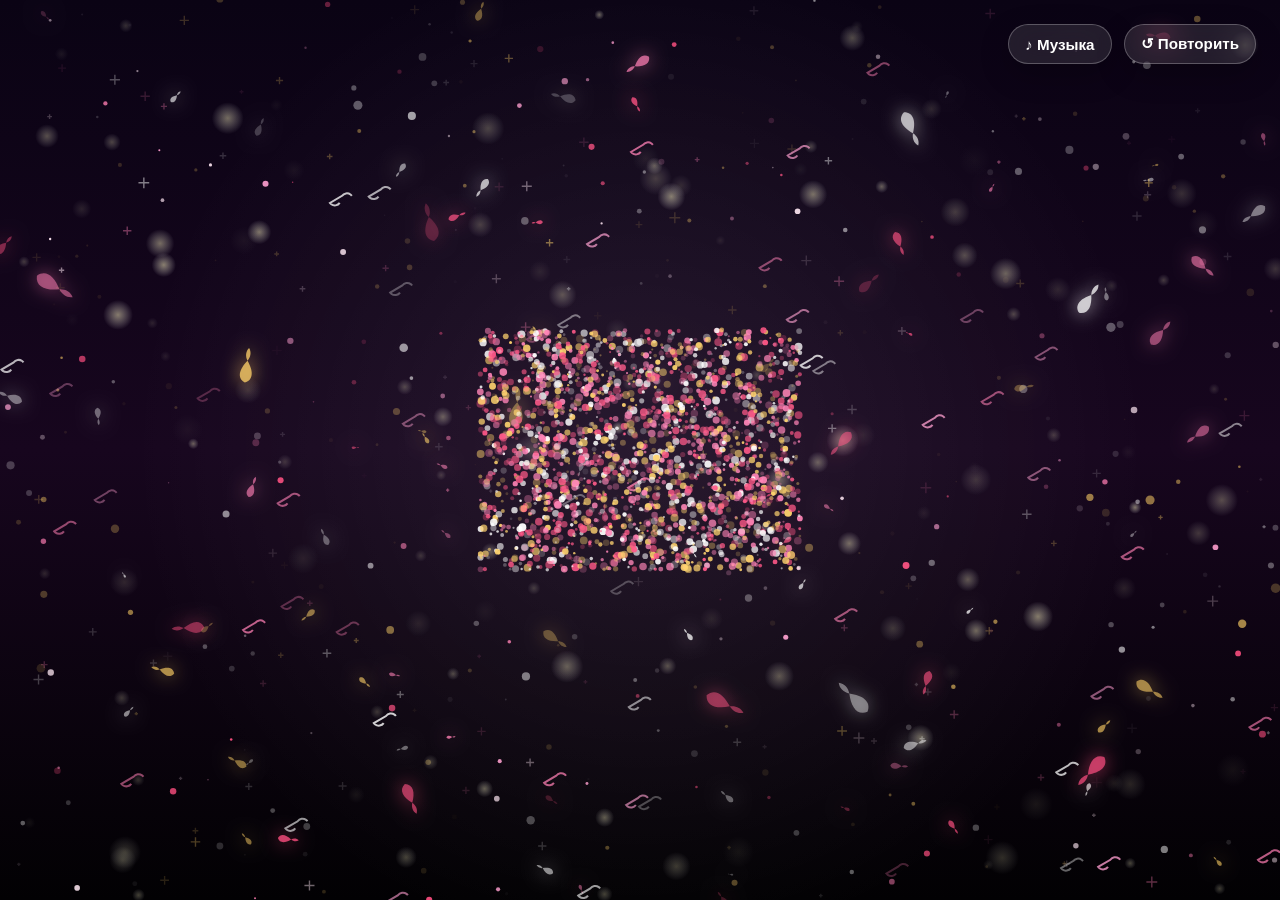
==== index.html @ d2843b4c "Add birthday greeting website" ====
<!DOCTYPE html>
<html lang="ru">
  <head>
    <meta charset="UTF-8" />
    <meta name="viewport" content="width=device-width, initial-scale=1.0, maximum-scale=1.0, user-scalable=no" />
    <meta name="theme-color" content="#ff4f81" />
    <title>С Днем Рождения, Назель</title>
    <link rel="preconnect" href="https://fonts.googleapis.com" />
    <link rel="preconnect" href="https://fonts.gstatic.com" crossorigin />
    <link
      href="https://fonts.googleapis.com/css2?family=Great+Vibes&family=Poppins:wght@300;400;500;600;700&family=Playfair+Display:wght@500;600;700&display=swap"
      rel="stylesheet"
    />
    <link rel="stylesheet" href="style.css" />
  </head>
  <body>
    <div class="app-shell">
      <canvas id="sceneCanvas"></canvas>
      <div class="overlay-glow"></div>
      <div class="ui-layer">
        <div class="controls">
          <button id="musicToggle" type="button">♪ Музыка</button>
          <button id="restartButton" type="button">↺ Повторить</button>
        </div>
        <div id="sceneMessage" class="scene-message"></div>
      </div>
    </div>

    <audio id="bgMusic" preload="auto" loop></audio>

    <script src="script.js"></script>
  </body>
</html>
---- style.css ----
:root {
  --pink-1: #ff4f81;
  --pink-2: #ff7eb3;
  --pink-3: #ff9ecf;
  --pink-4: #ffd6e7;
  --white: #ffffff;
  --cream: #ffe8f3;
  --gold: #ffd166;
  --bg: #fff7fb;
}

* {
  box-sizing: border-box;
  margin: 0;
  padding: 0;
  -webkit-tap-highlight-color: transparent;
}

html,
body {
  width: 100%;
  height: 100%;
  overflow: hidden;
  background: #04010a;
  font-family: 'Poppins', sans-serif;
  color: var(--white);
}

body {
  position: relative;
}

.app-shell {
  position: relative;
  width: 100vw;
  height: 100vh;
  overflow: hidden;
  background: radial-gradient(circle at top, #2b0b2d 0%, #07030a 60%, #020103 100%);
}

#sceneCanvas {
  position: absolute;
  inset: 0;
  width: 100%;
  height: 100%;
  display: block;
}

.overlay-glow {
  position: absolute;
  inset: 0;
  pointer-events: none;
  background: radial-gradient(circle at center, rgba(255, 255, 255, 0.08), transparent 65%);
  mix-blend-mode: screen;
  animation: pulseGlow 5s ease-in-out infinite alternate;
}

.ui-layer {
  position: absolute;
  inset: 0;
  pointer-events: none;
  display: flex;
  flex-direction: column;
  justify-content: space-between;
  padding: 24px;
}

.controls {
  display: flex;
  gap: 12px;
  justify-content: flex-end;
  pointer-events: auto;
}

.controls button {
  border: 1px solid rgba(255, 255, 255, 0.25);
  background: rgba(255, 255, 255, 0.1);
  color: var(--white);
  padding: 10px 16px;
  border-radius: 999px;
  font-size: 0.95rem;
  font-weight: 600;
  backdrop-filter: blur(16px);
  box-shadow: 0 10px 30px rgba(0, 0, 0, 0.22);
  cursor: pointer;
  transition: transform 0.25s ease, background 0.25s ease, border-color 0.25s ease;
}

.controls button:hover {
  transform: translateY(-2px) scale(1.02);
  background: rgba(255, 255, 255, 0.18);
  border-color: rgba(255, 255, 255, 0.45);
}

.scene-message {
  align-self: center;
  text-align: center;
  font-size: clamp(1.1rem, 2vw, 1.75rem);
  font-weight: 500;
  letter-spacing: 0.06em;
  text-shadow: 0 0 20px rgba(255, 255, 255, 0.2);
  opacity: 0;
  transform: translateY(20px);
  transition: opacity 0.6s ease, transform 0.6s ease;
  pointer-events: none;
  max-width: min(780px, 88vw);
}

.scene-message.visible {
  opacity: 1;
  transform: translateY(0);
}

@keyframes pulseGlow {
  0% {
    transform: scale(1);
    opacity: 0.7;
  }
  100% {
    transform: scale(1.08);
    opacity: 1;
  }
}

@media (max-width: 768px) {
  .ui-layer {
    padding: 16px;
  }

  .controls {
    justify-content: center;
    flex-wrap: wrap;
  }

  .controls button {
    padding: 9px 13px;
    font-size: 0.9rem;
  }
}
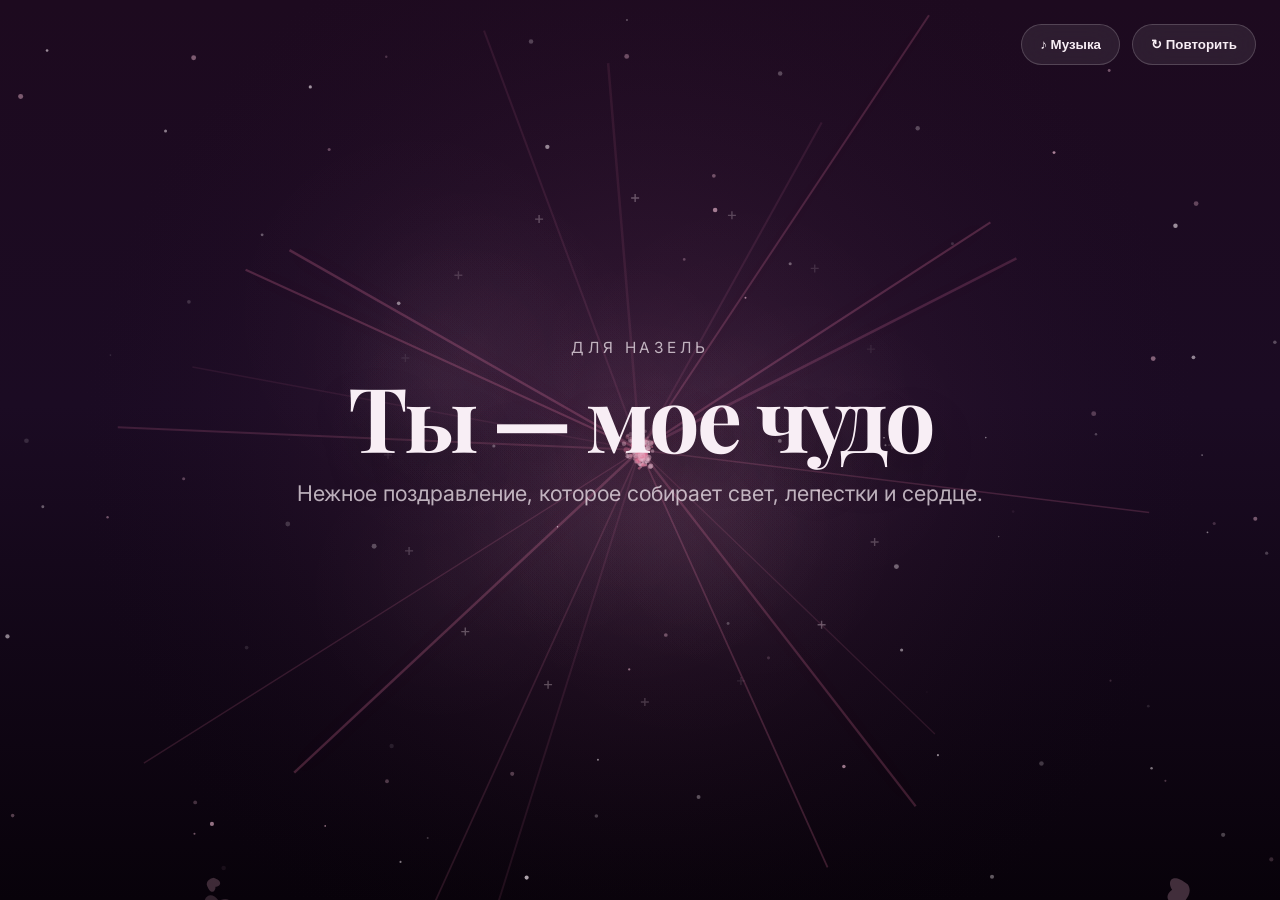
==== commit bd75049d: "Update birthday animation to refined minimal professional version" ====
--- a/index.html
+++ b/index.html
@@ -3,31 +3,36 @@
   <head>
     <meta charset="UTF-8" />
     <meta name="viewport" content="width=device-width, initial-scale=1.0, maximum-scale=1.0, user-scalable=no" />
-    <meta name="theme-color" content="#ff4f81" />
-    <title>С Днем Рождения, Назель</title>
+    <meta name="theme-color" content="#120718" />
+    <title>Для Назель — подарок</title>
     <link rel="preconnect" href="https://fonts.googleapis.com" />
     <link rel="preconnect" href="https://fonts.gstatic.com" crossorigin />
     <link
-      href="https://fonts.googleapis.com/css2?family=Great+Vibes&family=Poppins:wght@300;400;500;600;700&family=Playfair+Display:wght@500;600;700&display=swap"
+      href="https://fonts.googleapis.com/css2?family=Inter:wght@300;400;500;600;700&family=Playfair+Display:wght@500;600;700&display=swap"
       rel="stylesheet"
     />
     <link rel="stylesheet" href="style.css" />
   </head>
   <body>
-    <div class="app-shell">
-      <canvas id="sceneCanvas"></canvas>
-      <div class="overlay-glow"></div>
-      <div class="ui-layer">
-        <div class="controls">
-          <button id="musicToggle" type="button">♪ Музыка</button>
-          <button id="restartButton" type="button">↺ Повторить</button>
+    <div class="shell">
+      <canvas id="canvas"></canvas>
+
+      <div class="layer top-controls">
+        <button id="musicButton" class="control">♪ Музыка</button>
+        <button id="restartButton" class="control">↻ Повторить</button>
+      </div>
+
+      <div class="layer content">
+        <div class="headline">
+          <p class="intro">Для Назель</p>
+          <h1>Ты — мое чудо</h1>
+          <p class="description">Нежное поздравление, которое собирает свет, лепестки и сердце.</p>
         </div>
-        <div id="sceneMessage" class="scene-message"></div>
+        <div id="wordGrid" class="word-grid"></div>
       </div>
     </div>
 
-    <audio id="bgMusic" preload="auto" loop></audio>
-
+    <audio id="music" preload="auto"></audio>
     <script src="script.js"></script>
   </body>
 </html>
--- a/style.css
+++ b/style.css
@@ -1,19 +1,20 @@
 :root {
-  --pink-1: #ff4f81;
-  --pink-2: #ff7eb3;
-  --pink-3: #ff9ecf;
-  --pink-4: #ffd6e7;
-  --white: #ffffff;
-  --cream: #ffe8f3;
-  --gold: #ffd166;
-  --bg: #fff7fb;
+  color-scheme: dark;
+  --bg: #0f0712;
+  --bg-soft: #170a1e;
+  --accent-rose: #ff86b3;
+  --accent-light: #ffd5e5;
+  --accent-gold: #ffd67e;
+  --text-main: #f8eef5;
+  --text-muted: rgba(248, 238, 245, 0.72);
 }
 
 * {
   box-sizing: border-box;
   margin: 0;
   padding: 0;
-  -webkit-tap-highlight-color: transparent;
+  -webkit-font-smoothing: antialiased;
+  -moz-osx-font-smoothing: grayscale;
 }
 
 html,
@@ -21,24 +22,23 @@
   width: 100%;
   height: 100%;
   overflow: hidden;
-  background: #04010a;
-  font-family: 'Poppins', sans-serif;
-  color: var(--white);
+  background: radial-gradient(circle at top, #271022 0%, #140713 35%, #09030a 100%);
+  font-family: 'Inter', sans-serif;
+  color: var(--text-main);
 }
 
 body {
-  position: relative;
+  min-height: 100vh;
 }
 
-.app-shell {
+.shell {
   position: relative;
   width: 100vw;
   height: 100vh;
   overflow: hidden;
-  background: radial-gradient(circle at top, #2b0b2d 0%, #07030a 60%, #020103 100%);
 }
 
-#sceneCanvas {
+#canvas {
   position: absolute;
   inset: 0;
   width: 100%;
@@ -46,94 +46,117 @@
   display: block;
 }
 
-.overlay-glow {
+.layer {
   position: absolute;
-  inset: 0;
+  left: 0;
+  right: 0;
   pointer-events: none;
-  background: radial-gradient(circle at center, rgba(255, 255, 255, 0.08), transparent 65%);
-  mix-blend-mode: screen;
-  animation: pulseGlow 5s ease-in-out infinite alternate;
 }
 
-.ui-layer {
-  position: absolute;
-  inset: 0;
-  pointer-events: none;
+.top-controls {
+  top: 24px;
   display: flex;
-  flex-direction: column;
-  justify-content: space-between;
-  padding: 24px;
-}
-
-.controls {
-  display: flex;
+  justify-content: flex-end;
   gap: 12px;
-  justify-content: flex-end;
+  padding: 0 24px;
   pointer-events: auto;
 }
 
-.controls button {
-  border: 1px solid rgba(255, 255, 255, 0.25);
-  background: rgba(255, 255, 255, 0.1);
-  color: var(--white);
-  padding: 10px 16px;
+.control {
+  border: 1px solid rgba(255, 255, 255, 0.18);
+  background: rgba(255, 255, 255, 0.08);
+  color: var(--text-main);
+  padding: 12px 18px;
   border-radius: 999px;
-  font-size: 0.95rem;
+  backdrop-filter: blur(14px);
+  cursor: pointer;
   font-weight: 600;
-  backdrop-filter: blur(16px);
-  box-shadow: 0 10px 30px rgba(0, 0, 0, 0.22);
-  cursor: pointer;
-  transition: transform 0.25s ease, background 0.25s ease, border-color 0.25s ease;
+  transition: transform 0.24s ease, background 0.24s ease, border-color 0.24s ease;
 }
 
-.controls button:hover {
-  transform: translateY(-2px) scale(1.02);
-  background: rgba(255, 255, 255, 0.18);
-  border-color: rgba(255, 255, 255, 0.45);
+.control:hover {
+  transform: translateY(-2px);
+  background: rgba(255, 255, 255, 0.12);
+  border-color: rgba(255, 255, 255, 0.28);
 }
 
-.scene-message {
-  align-self: center;
+.content {
+  top: 50%;
+  transform: translateY(-50%);
   text-align: center;
-  font-size: clamp(1.1rem, 2vw, 1.75rem);
-  font-weight: 500;
-  letter-spacing: 0.06em;
-  text-shadow: 0 0 20px rgba(255, 255, 255, 0.2);
-  opacity: 0;
-  transform: translateY(20px);
-  transition: opacity 0.6s ease, transform 0.6s ease;
-  pointer-events: none;
-  max-width: min(780px, 88vw);
+  padding: 0 24px;
 }
 
-.scene-message.visible {
-  opacity: 1;
-  transform: translateY(0);
+.headline {
+  max-width: 760px;
+  margin: 0 auto 48px;
 }
 
-@keyframes pulseGlow {
-  0% {
-    transform: scale(1);
-    opacity: 0.7;
-  }
-  100% {
-    transform: scale(1.08);
+.intro {
+  letter-spacing: 0.26em;
+  text-transform: uppercase;
+  color: var(--text-muted);
+  font-size: clamp(0.9rem, 1.2vw, 1.1rem);
+  margin-bottom: 18px;
+}
+
+h1 {
+  font-family: 'Playfair Display', serif;
+  font-size: clamp(3.4rem, 7vw, 6.5rem);
+  line-height: 0.92;
+  letter-spacing: -0.04em;
+  margin-bottom: 18px;
+  text-shadow: 0 18px 40px rgba(0, 0, 0, 0.3);
+}
+
+.description {
+  font-size: clamp(1rem, 1.7vw, 1.35rem);
+  color: var(--text-muted);
+  line-height: 1.75;
+}
+
+.word-grid {
+  display: grid;
+  grid-template-columns: repeat(auto-fit, minmax(120px, 1fr));
+  gap: 16px;
+  max-width: 900px;
+  margin: 0 auto;
+  padding: 0 8px;
+}
+
+.word-grid .word {
+  color: var(--accent-light);
+  font-size: clamp(1.05rem, 2vw, 1.4rem);
+  font-weight: 600;
+  opacity: 0;
+  transform: translateY(28px) scale(0.98);
+  animation: appear 0.7s ease forwards;
+}
+
+@keyframes appear {
+  to {
     opacity: 1;
+    transform: translateY(0) scale(1);
   }
 }
 
-@media (max-width: 768px) {
-  .ui-layer {
-    padding: 16px;
+@media (max-width: 720px) {
+  .top-controls {
+    justify-content: center;
+    padding: 0 16px;
+    gap: 10px;
   }
 
-  .controls {
-    justify-content: center;
-    flex-wrap: wrap;
+  .headline {
+    margin-bottom: 34px;
   }
 
-  .controls button {
-    padding: 9px 13px;
-    font-size: 0.9rem;
+  h1 {
+    font-size: clamp(2.8rem, 12vw, 4.5rem);
+  }
+
+  .word-grid {
+    grid-template-columns: repeat(auto-fit, minmax(100px, 1fr));
+    gap: 10px;
   }
 }
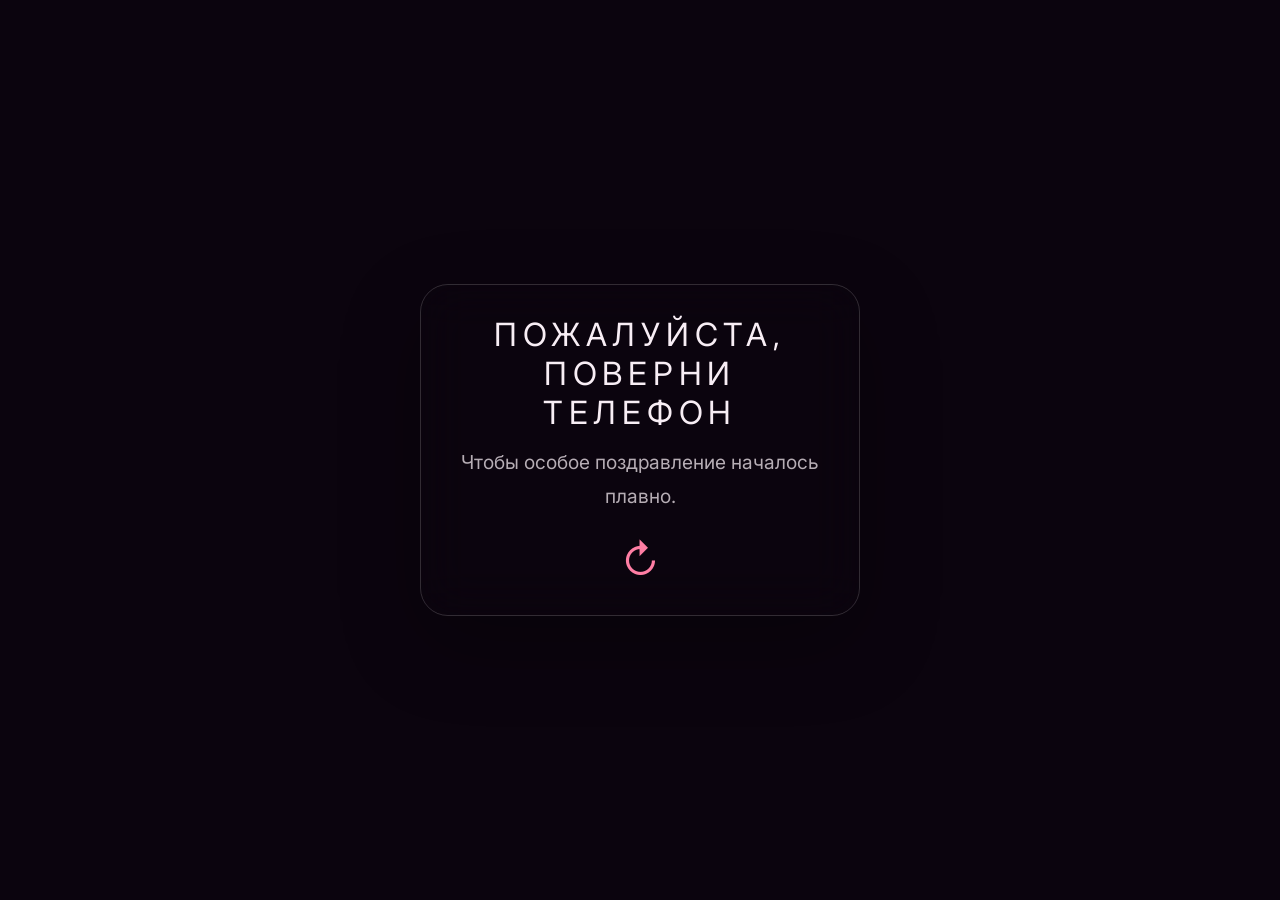
==== commit 20b20e36: "Fix complete intro sequence and animation flow" ====
--- a/index.html
+++ b/index.html
@@ -17,18 +17,39 @@
     <div class="shell">
       <canvas id="canvas"></canvas>
 
-      <div class="layer top-controls">
-        <button id="musicButton" class="control">♪ Музыка</button>
-        <button id="restartButton" class="control">↻ Повторить</button>
+      <div id="introOverlay" class="overlay active">
+        <div class="prompt-card">
+          <div class="prompt-title">Пожалуйста, поверни телефон</div>
+          <div class="prompt-subtitle">Чтобы особое поздравление началось плавно.</div>
+          <div class="prompt-hint">↻</div>
+        </div>
       </div>
 
-      <div class="layer content">
-        <div class="headline">
-          <p class="intro">Для Назель</p>
-          <h1>Ты — мое чудо</h1>
-          <p class="description">Нежное поздравление, которое собирает свет, лепестки и сердце.</p>
+      <div id="videoContainer" class="overlay">
+        <iframe
+          id="videoIframe"
+          allow="autoplay; fullscreen; picture-in-picture"
+          frameborder="0"
+          allowfullscreen
+        ></iframe>
+      </div>
+
+      <div id="explosionOverlay" class="overlay"></div>
+
+      <div id="uiArea" class="ui-areas hidden">
+        <div class="layer top-controls">
+          <button id="musicButton" class="control">♪ Музыка</button>
+          <button id="restartButton" class="control">↻ Повторить</button>
         </div>
-        <div id="wordGrid" class="word-grid"></div>
+
+        <div class="layer content">
+          <div class="headline">
+            <p class="intro">Для Назель</p>
+            <h1>Ты — мое чудо</h1>
+            <p class="description">Нежное поздравление, которое собирает свет, лепестки и сердце.</p>
+          </div>
+          <div id="wordGrid" class="word-grid"></div>
+        </div>
       </div>
     </div>
 
--- a/style.css
+++ b/style.css
@@ -2,9 +2,8 @@
   color-scheme: dark;
   --bg: #0f0712;
   --bg-soft: #170a1e;
-  --accent-rose: #ff86b3;
-  --accent-light: #ffd5e5;
-  --accent-gold: #ffd67e;
+  --accent-rose: #ff7ea4;
+  --accent-light: #ffc8df;
   --text-main: #f8eef5;
   --text-muted: rgba(248, 238, 245, 0.72);
 }
@@ -44,13 +43,90 @@
   width: 100%;
   height: 100%;
   display: block;
+  background: black;
+}
+
+.overlay {
+  position: absolute;
+  inset: 0;
+  display: flex;
+  justify-content: center;
+  align-items: center;
+  background: rgba(12, 5, 16, 0.92);
+  opacity: 0;
+  visibility: hidden;
+  transition: opacity 1s ease, visibility 1s ease;
+  z-index: 20;
+}
+
+.overlay.active {
+  opacity: 1;
+  visibility: visible;
+}
+
+#videoContainer {
+  background: black;
+}
+
+#videoContainer iframe {
+  width: 100%;
+  height: 100%;
+}
+
+.prompt-card {
+  max-width: 440px;
+  text-align: center;
+  padding: 30px 24px;
+  border: 1px solid rgba(255, 255, 255, 0.16);
+  backdrop-filter: blur(24px);
+  border-radius: 28px;
+  box-shadow: 0 28px 80px rgba(0, 0, 0, 0.28);
+}
+
+.prompt-title {
+  font-size: clamp(1.4rem, 3vw, 2rem);
+  letter-spacing: 0.18em;
+  text-transform: uppercase;
+  margin-bottom: 14px;
+  color: var(--text-main);
+}
+
+.prompt-subtitle {
+  font-size: clamp(1rem, 2vw, 1.2rem);
+  color: var(--text-muted);
+  line-height: 1.75;
+  margin-bottom: 22px;
+}
+
+.prompt-hint {
+  font-size: 2.5rem;
+  color: var(--accent-rose);
+  transition: transform 0.9s ease;
+  animation: hintFloat 1.8s ease-in-out infinite;
+}
+
+@keyframes hintFloat {
+  0%, 100% { transform: translateY(0); }
+  50% { transform: translateY(-10px); }
+}
+
+.ui-areas {
+  position: absolute;
+  inset: 0;
+  opacity: 1;
+  transition: opacity 1s ease;
+  z-index: 10;
+}
+
+.ui-areas.hidden {
+  opacity: 0;
+  pointer-events: none;
 }
 
 .layer {
   position: absolute;
   left: 0;
   right: 0;
-  pointer-events: none;
 }
 
 .top-controls {
@@ -85,11 +161,12 @@
   transform: translateY(-50%);
   text-align: center;
   padding: 0 24px;
+  pointer-events: none;
 }
 
 .headline {
   max-width: 760px;
-  margin: 0 auto 48px;
+  margin: 0 auto 44px;
 }
 
 .intro {
@@ -97,12 +174,12 @@
   text-transform: uppercase;
   color: var(--text-muted);
   font-size: clamp(0.9rem, 1.2vw, 1.1rem);
-  margin-bottom: 18px;
+  margin-bottom: 16px;
 }
 
 h1 {
   font-family: 'Playfair Display', serif;
-  font-size: clamp(3.4rem, 7vw, 6.5rem);
+  font-size: clamp(3.4rem, 7vw, 6rem);
   line-height: 0.92;
   letter-spacing: -0.04em;
   margin-bottom: 18px;
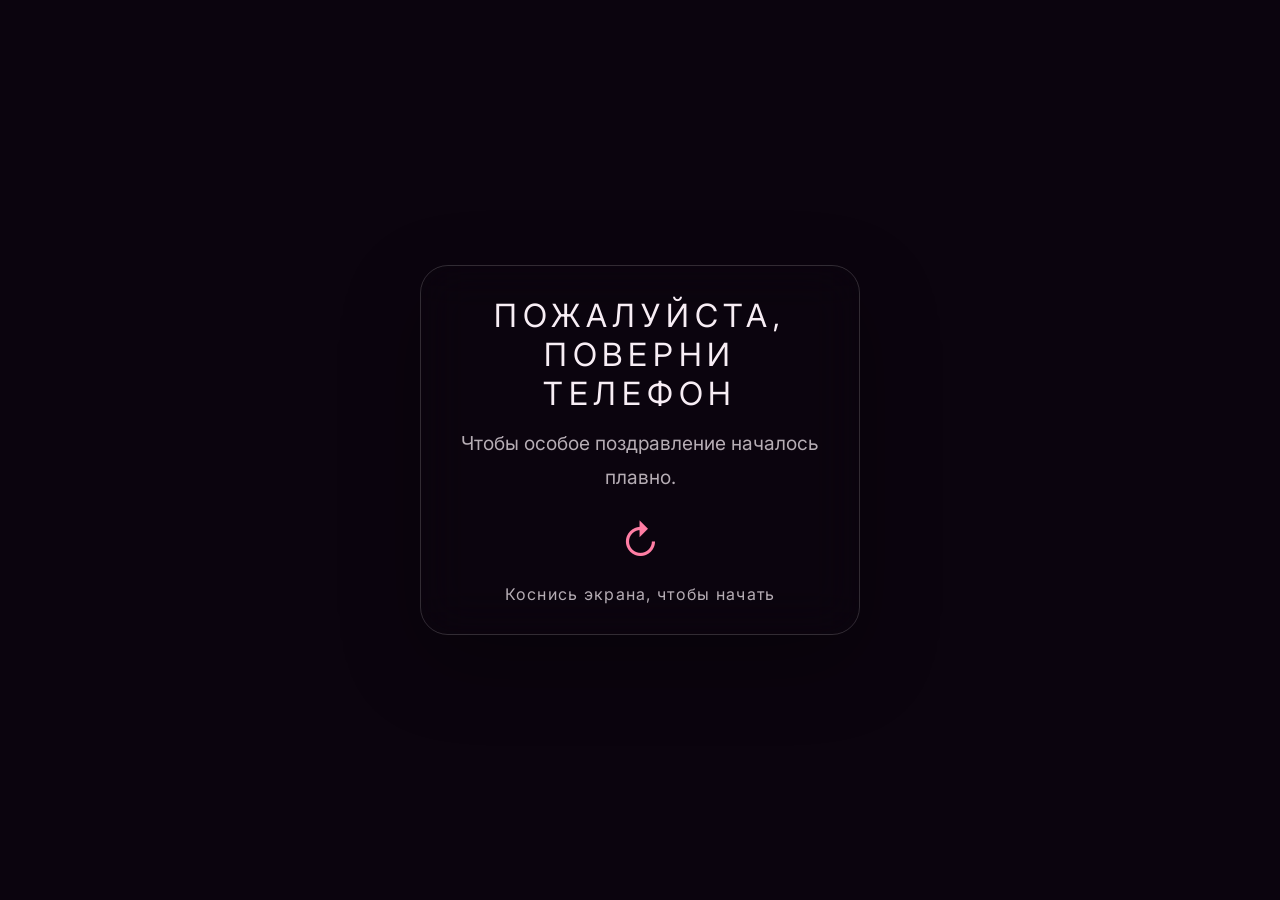
==== commit cabcbbca: "Add mobile-friendly video player and local media support" ====
--- a/index.html
+++ b/index.html
@@ -22,12 +22,15 @@
           <div class="prompt-title">Пожалуйста, поверни телефон</div>
           <div class="prompt-subtitle">Чтобы особое поздравление началось плавно.</div>
           <div class="prompt-hint">↻</div>
+          <div class="prompt-start">Коснись экрана, чтобы начать</div>
         </div>
       </div>
 
       <div id="videoContainer" class="overlay">
+        <video id="videoPlayer" playsinline webkit-playsinline muted></video>
         <iframe
           id="videoIframe"
+          class="hidden-element"
           allow="autoplay; fullscreen; picture-in-picture"
           frameborder="0"
           allowfullscreen
--- a/style.css
+++ b/style.css
@@ -68,9 +68,15 @@
   background: black;
 }
 
-#videoContainer iframe {
+#videoContainer iframe,
+#videoContainer video {
   width: 100%;
   height: 100%;
+  object-fit: cover;
+}
+
+.hidden-element {
+  display: none !important;
 }
 
 .prompt-card {
@@ -103,6 +109,13 @@
   color: var(--accent-rose);
   transition: transform 0.9s ease;
   animation: hintFloat 1.8s ease-in-out infinite;
+}
+
+.prompt-start {
+  margin-top: 18px;
+  font-size: 1rem;
+  color: var(--text-muted);
+  letter-spacing: 0.08em;
 }
 
 @keyframes hintFloat {
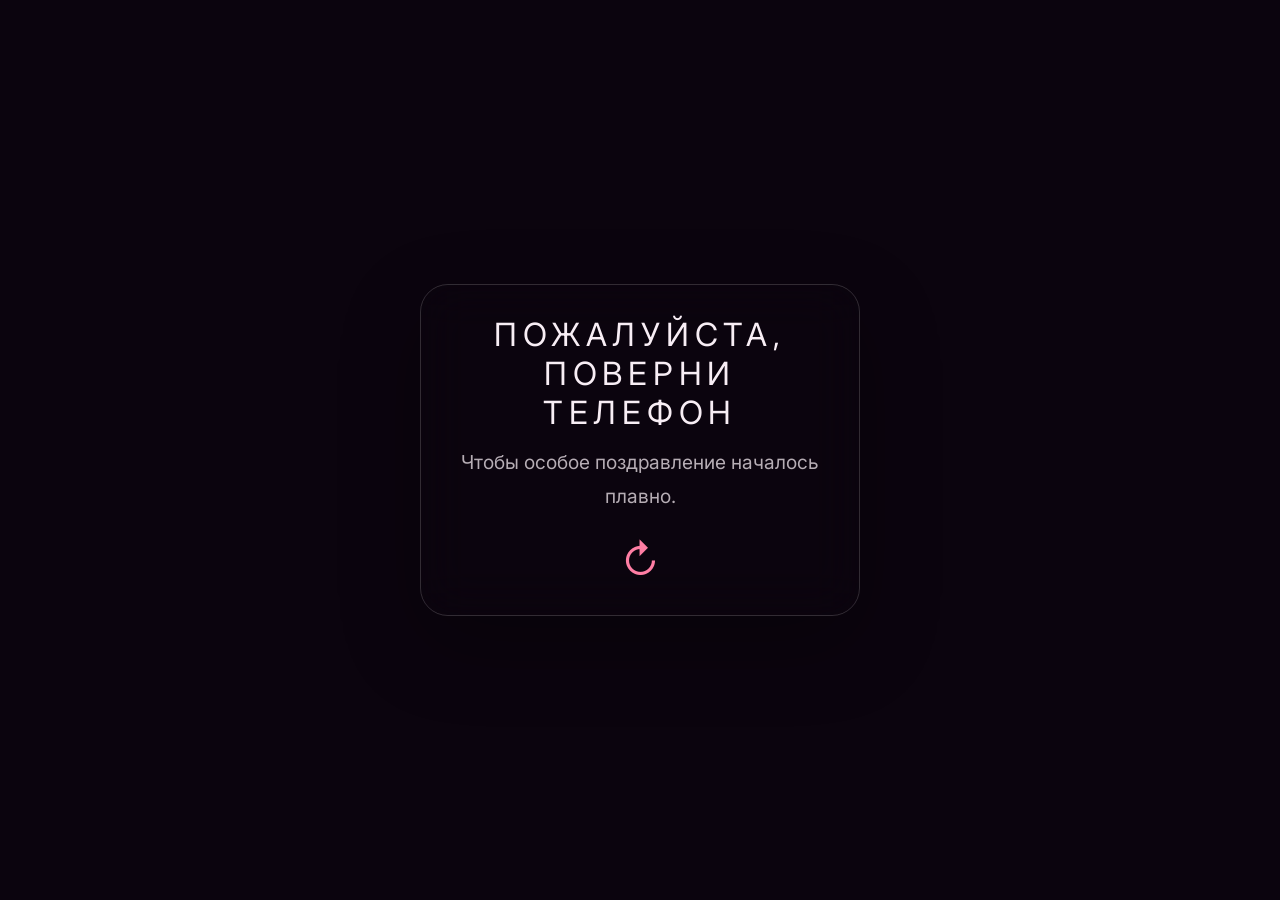
==== commit 11913f96: "Remove click handler, use auto-start timer after 3 seconds" ====
--- a/index.html
+++ b/index.html
@@ -22,7 +22,6 @@
           <div class="prompt-title">Пожалуйста, поверни телефон</div>
           <div class="prompt-subtitle">Чтобы особое поздравление началось плавно.</div>
           <div class="prompt-hint">↻</div>
-          <div class="prompt-start">Коснись экрана, чтобы начать</div>
         </div>
       </div>
 
--- a/style.css
+++ b/style.css
@@ -77,6 +77,10 @@
 
 .hidden-element {
   display: none !important;
+}
+
+#introOverlay {
+  cursor: default;
 }
 
 .prompt-card {
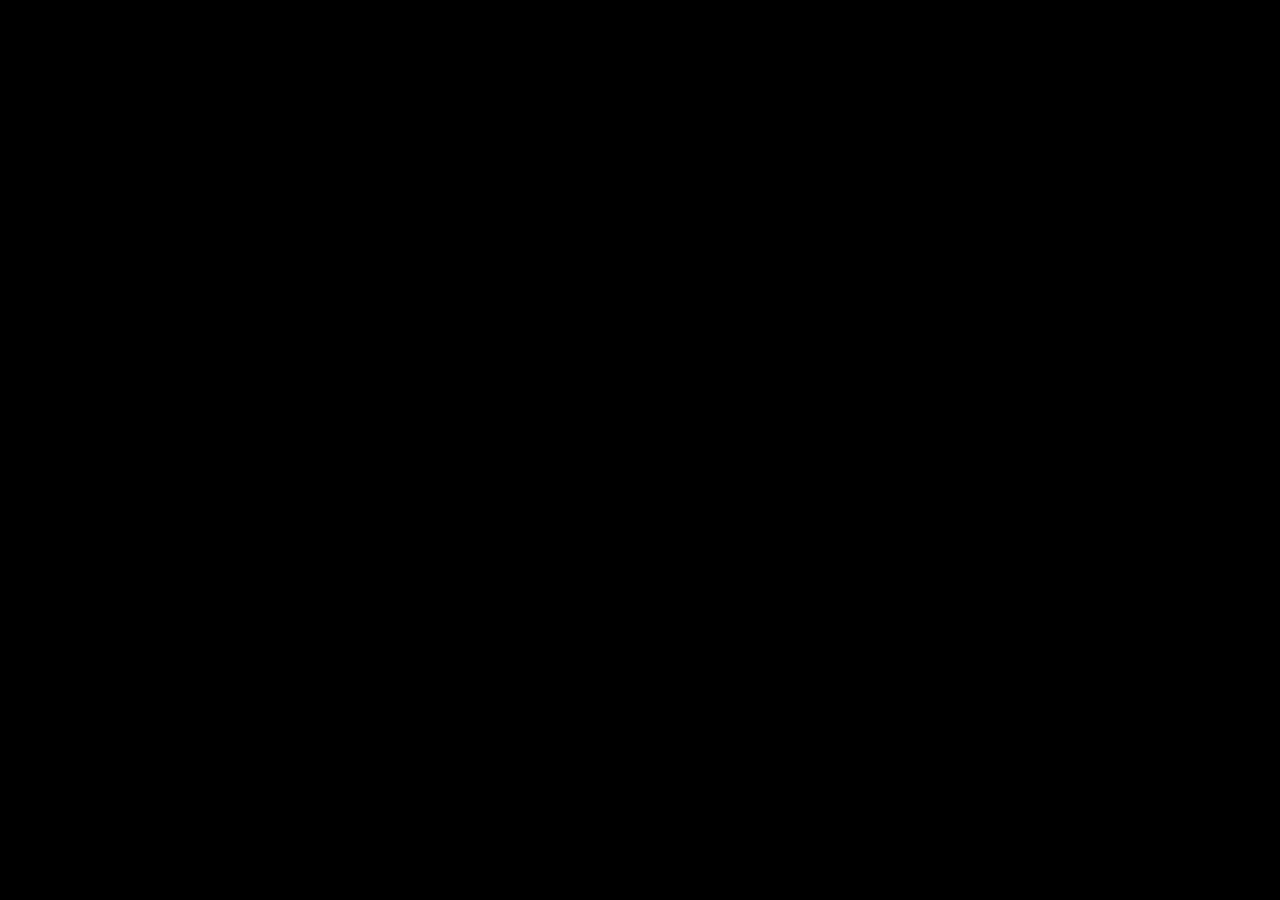
==== commit b20ec694: "Enable audio for cloud video playback" ====
--- a/index.html
+++ b/index.html
@@ -26,7 +26,7 @@
       </div>
 
       <div id="videoContainer" class="overlay">
-        <video id="videoPlayer" playsinline webkit-playsinline muted></video>
+        <video id="videoPlayer" playsinline webkit-playsinline></video>
         <iframe
           id="videoIframe"
           class="hidden-element"
